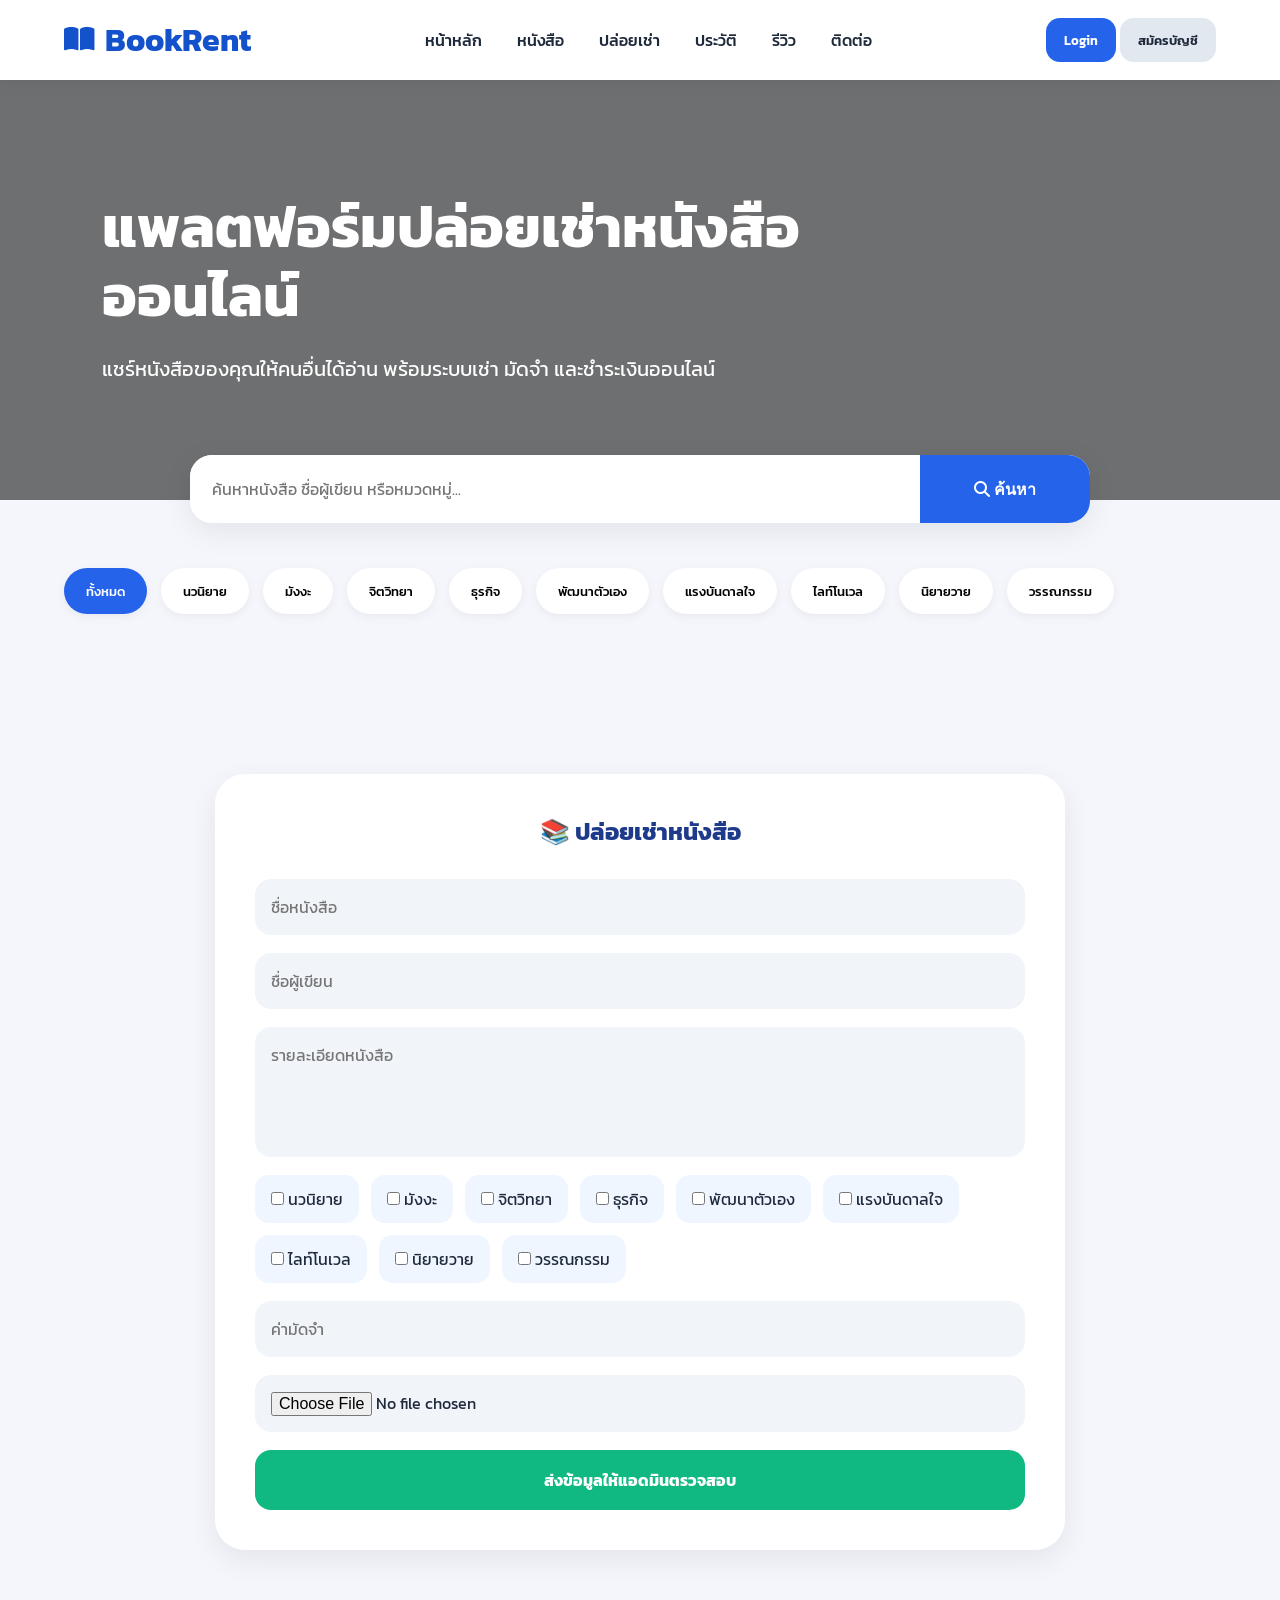
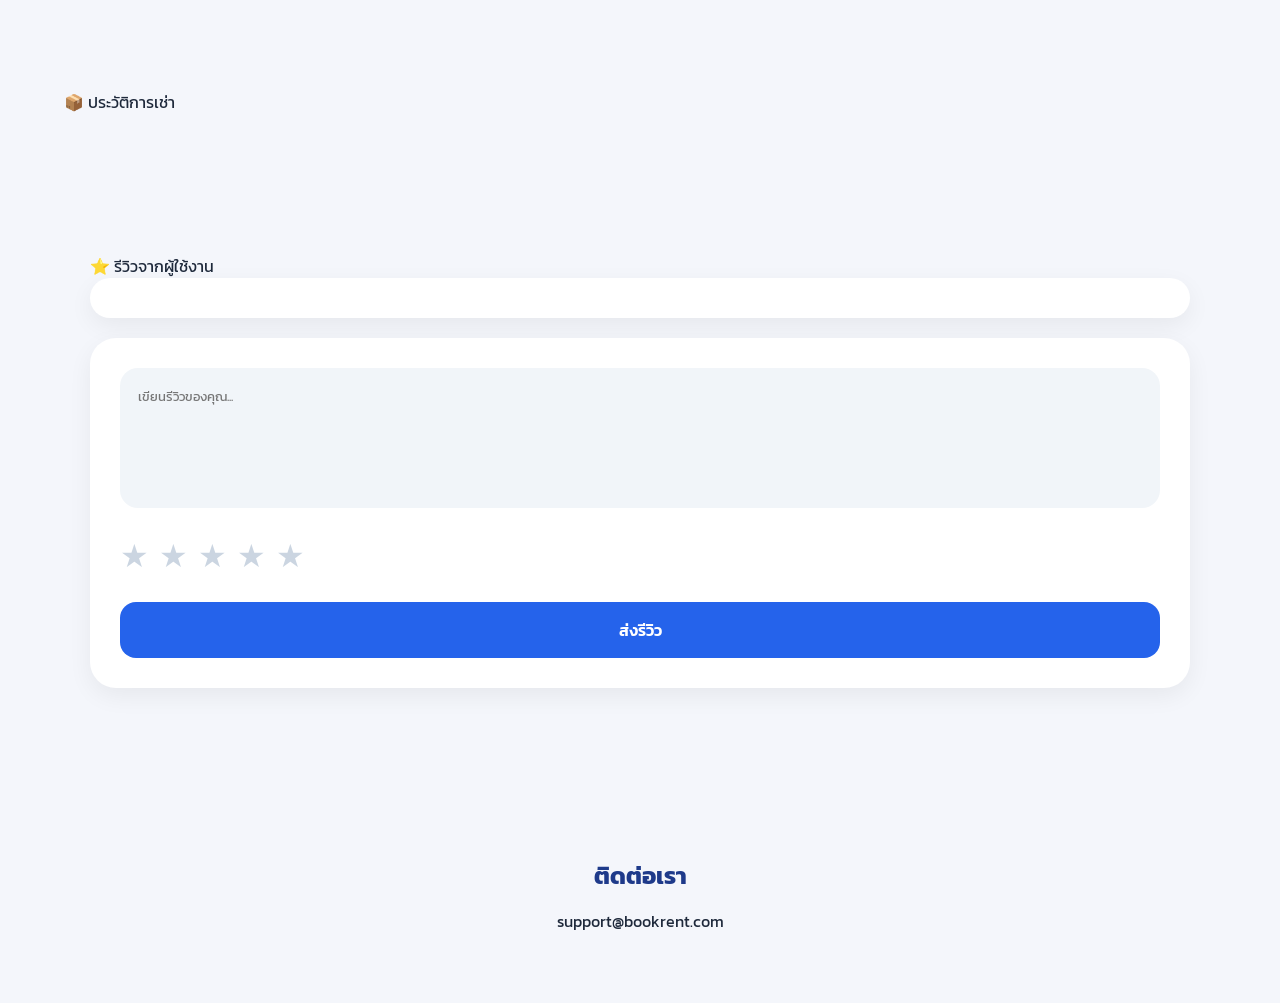
==== admin.html @ e0155599 "Add files via upload" ====
<!DOCTYPE html>
<html lang="th">
<head>
    <meta charset="UTF-8">
    <meta name="viewport" content="width=device-width, initial-scale=1.0">
    <title>Admin Dashboard - BookRentv3</title>
    <link href="https://fonts.googleapis.com/css2?family=Inter:wght@300;400;500;600;700&display=swap" rel="stylesheet">
    <link rel="stylesheet" href="https://cdnjs.cloudflare.com/ajax/libs/font-awesome/6.4.0/css/all.min.css">
    <style>
        :root {
            --primary: #4f46e5;
            --primary-hover: #4338ca;
            --bg-color: #f3f4f6;
            --sidebar-bg: #111827;
            --sidebar-hover: #1f2937;
            --text-main: #1f2937;
            --text-muted: #6b7280;
            --card-bg: #ffffff;
            --border-color: #e5e7eb;
        }

        * {
            margin: 0;
            padding: 0;
            box-sizing: border-box;
            font-family: 'Inter', sans-serif;
        }

        body {
            background-color: var(--bg-color);
            color: var(--text-main);
            display: flex;
            min-height: 100vh;
        }

        /* Sidebar */
        .sidebar {
            width: 260px;
            background-color: var(--sidebar-bg);
            color: white;
            display: flex;
            flex-direction: column;
            transition: all 0.3s ease;
        }

        .sidebar-header {
            padding: 24px;
            font-size: 1.5rem;
            font-weight: 700;
            border-bottom: 1px solid #374151;
            display: flex;
            align-items: center;
            gap: 12px;
        }

        .sidebar-header i {
            color: #818cf8;
        }

        .nav-links {
            list-style: none;
            padding: 20px 0;
            flex: 1;
        }

        .nav-item {
            padding: 0 16px;
            margin-bottom: 8px;
        }

        .nav-link {
            display: flex;
            align-items: center;
            gap: 12px;
            padding: 12px 16px;
            color: #d1d5db;
            text-decoration: none;
            border-radius: 8px;
            transition: all 0.2s ease;
        }

        .nav-link:hover, .nav-link.active {
            background-color: var(--sidebar-hover);
            color: white;
        }
        
        .nav-link.active {
            background-color: var(--primary);
        }

        /* Main Content */
        .main-content {
            flex: 1;
            display: flex;
            flex-direction: column;
            overflow: hidden;
        }

        /* Top Header */
        .header {
            height: 70px;
            background-color: var(--card-bg);
            border-bottom: 1px solid var(--border-color);
            display: flex;
            align-items: center;
            justify-content: space-between;
            padding: 0 32px;
        }

        .search-bar {
            display: flex;
            align-items: center;
            background: var(--bg-color);
            padding: 8px 16px;
            border-radius: 20px;
            width: 300px;
        }

        .search-bar input {
            border: none;
            background: none;
            outline: none;
            margin-left: 8px;
            width: 100%;
            color: var(--text-main);
        }

        .user-profile {
            display: flex;
            align-items: center;
            gap: 12px;
        }

        .avatar {
            width: 40px;
            height: 40px;
            border-radius: 50%;
            background-color: var(--primary);
            color: white;
            display: flex;
            align-items: center;
            justify-content: center;
            font-weight: 600;
        }

        /* Dashboard Content */
        .content-area {
            padding: 32px;
            overflow-y: auto;
        }

        .page-title {
            font-size: 1.75rem;
            font-weight: 700;
            margin-bottom: 24px;
        }

        /* Stats Grid */
        .stats-grid {
            display: grid;
            grid-template-columns: repeat(auto-fit, minmax(240px, 1fr));
            gap: 24px;
            margin-bottom: 32px;
        }

        .stat-card {
            background-color: var(--card-bg);
            padding: 24px;
            border-radius: 12px;
            box-shadow: 0 1px 3px rgba(0,0,0,0.1);
            display: flex;
            align-items: center;
            gap: 20px;
            transition: transform 0.2s ease, box-shadow 0.2s ease;
        }

        .stat-card:hover {
            transform: translateY(-5px);
            box-shadow: 0 4px 6px rgba(0,0,0,0.1);
        }

        .stat-icon {
            width: 56px;
            height: 56px;
            border-radius: 12px;
            display: flex;
            align-items: center;
            justify-content: center;
            font-size: 1.5rem;
        }

        .stat-icon.blue { background-color: #dbeafe; color: #2563eb; }
        .stat-icon.green { background-color: #dcfce7; color: #16a34a; }
        .stat-icon.purple { background-color: #f3e8ff; color: #9333ea; }
        .stat-icon.orange { background-color: #ffedd5; color: #ea580c; }

        .stat-info h3 {
            font-size: 0.875rem;
            color: var(--text-muted);
            margin-bottom: 4px;
            font-weight: 500;
        }

        .stat-info p {
            font-size: 1.5rem;
            font-weight: 700;
            color: var(--text-main);
        }

        /* Table Section */
        .table-section {
            background-color: var(--card-bg);
            border-radius: 12px;
            box-shadow: 0 1px 3px rgba(0,0,0,0.1);
            padding: 24px;
        }

        .section-header {
            display: flex;
            justify-content: space-between;
            align-items: center;
            margin-bottom: 20px;
        }

        .section-title {
            font-size: 1.25rem;
            font-weight: 600;
        }

        .btn {
            background-color: var(--primary);
            color: white;
            border: none;
            padding: 8px 16px;
            border-radius: 6px;
            cursor: pointer;
            font-weight: 500;
            transition: background-color 0.2s;
        }

        .btn:hover {
            background-color: var(--primary-hover);
        }

        table {
            width: 100%;
            border-collapse: collapse;
        }

        th, td {
            padding: 16px;
            text-align: left;
            border-bottom: 1px solid var(--border-color);
        }

        th {
            font-weight: 600;
            color: var(--text-muted);
            text-transform: uppercase;
            font-size: 0.75rem;
            letter-spacing: 0.05em;
        }

        tbody tr {
            transition: background-color 0.15s ease;
        }

        tbody tr:hover {
            background-color: #f9fafb;
        }

        .status {
            padding: 4px 12px;
            border-radius: 9999px;
            font-size: 0.75rem;
            font-weight: 500;
        }

        .status.active { background-color: #dcfce7; color: #16a34a; }
        .status.returned { background-color: #f3f4f6; color: #4b5563; }
        .status.late { background-color: #fee2e2; color: #dc2626; }

        .admin-section { display: none; }
        .admin-section.active { display: block; }

    </style>
</head>
<body>

    <!-- Sidebar -->
    <aside class="sidebar">
        <div class="sidebar-header">
            <i class="fas fa-book-open"></i>
            BookRentv3
        </div>
        <ul class="nav-links">
            <li class="nav-item"><a href="#" class="nav-link active" data-target="dashboard"><i class="fas fa-home"></i> แดชบอร์ด</a></li>
            <li class="nav-item"><a href="#" class="nav-link" data-target="books"><i class="fas fa-book"></i> จัดการหนังสือ</a></li>
            <li class="nav-item"><a href="#" class="nav-link" data-target="users"><i class="fas fa-users"></i> จัดการสมาชิก</a></li>
            <li class="nav-item"><a href="#" class="nav-link" data-target="rentals"><i class="fas fa-exchange-alt"></i> การยืม-คืน</a></li>
            <li class="nav-item"><a href="#" class="nav-link" data-target="reports"><i class="fas fa-chart-bar"></i> รายงานสถิติ</a></li>
        </ul>
        <div style="padding: 20px; border-top: 1px solid #374151;">
            <a href="#" id="adminLogoutBtn" class="nav-link" style="color: #ef4444;"><i class="fas fa-sign-out-alt"></i> ออกจากระบบ</a>
        </div>
    </aside>

    <!-- Main Content -->
    <main class="main-content">
        <!-- Header -->
        <header class="header">
            <div class="search-bar">
                <i class="fas fa-search" style="color: #9ca3af;"></i>
                <input type="text" id="adminSearchInput" placeholder="ค้นหาชื่อหนังสือ, ผู้ปล่อยเช่า, หมวดหมู่...">
            </div>
            <div class="user-profile">
                <span id="adminProfileName" style="font-weight: 500;">Admin User</span>
                <img id="adminProfileAvatar" src="" style="width: 40px; height: 40px; border-radius: 50%; object-fit: cover;">
            </div>
        </header>

        <!-- Content Area -->
        <div class="content-area">
            <h1 class="page-title" id="pageTitle">แดชบอร์ด</h1>

            <!-- Section: Dashboard -->
            <div id="dashboard" class="admin-section active">
                <div class="stats-grid">
                <div class="stat-card">
                    <div class="stat-icon blue">
                        <i class="fas fa-book"></i>
                    </div>
                    <div class="stat-info">
                        <h3>หนังสือทั้งหมดในระบบ</h3>
                        <p id="statTotalBooks">0</p>
                    </div>
                </div>
                <div class="stat-card">
                    <div class="stat-icon green">
                        <i class="fas fa-users"></i>
                    </div>
                    <div class="stat-info">
                        <h3>สมาชิกทั้งหมด</h3>
                        <p id="statTotalUsers">0</p>
                    </div>
                </div>
                <div class="stat-card">
                    <div class="stat-icon purple">
                        <i class="fas fa-history"></i>
                    </div>
                    <div class="stat-info">
                        <h3>รายการยืม-คืน (ประวัติ)</h3>
                        <p id="statTotalHistory">0</p>
                    </div>
                </div>
                <div class="stat-card">
                    <div class="stat-icon orange">
                        <i class="fas fa-clock"></i>
                    </div>
                    <div class="stat-info">
                        <h3>รอตรวจสอบ</h3>
                        <p id="statPendingBooks">0</p>
                    </div>
                </div>
            </div>

            <!-- Table for Dashboard (Latest) -->
            <div class="table-section">
                <div class="section-header">
                    <h2 class="section-title">รายการอัปเดตล่าสุด</h2>
                </div>
                <table>
                    <thead>
                        <tr>
                            <th>รูปภาพ</th>
                            <th>ชื่อหนังสือ</th>
                            <th>ผู้ปล่อยเช่า</th>
                            <th>หมวดหมู่</th>
                            <th>มัดจำ</th>
                            <th>สถานะ</th>
                            <th>จัดการ</th>
                        </tr>
                    </thead>
                    <tbody id="dashboardBookList">
                    </tbody>
                </table>
            </div>
        </div>

        <!-- Section: Books -->
            <div id="books" class="admin-section">
                <div class="table-section">
                <div class="section-header">
                    <h2 class="section-title">จัดการข้อมูลหนังสือ</h2>
                </div>
                <table>
                    <thead>
                        <tr>
                            <th>รูปภาพ</th>
                            <th>ชื่อหนังสือ</th>
                            <th>ผู้ปล่อยเช่า</th>
                            <th>หมวดหมู่</th>
                            <th>มัดจำ</th>
                            <th>สถานะ</th>
                            <th>จัดการ</th>
                        </tr>
                    </thead>
                    <tbody id="adminBookList">
                    </tbody>
                </table>
                </div>
            </div>

            <!-- Section: Users -->
            <div id="users" class="admin-section">
                <div class="table-section">
                    <div class="section-header">
                        <h2 class="section-title">จัดการสมาชิก</h2>
                    </div>
                    <table>
                        <thead>
                            <tr>
                                <th>รูปภาพ</th>
                                <th>ชื่อผู้ใช้</th>
                                <th>สิทธิ์การใช้งาน</th>
                                <th>จัดการ</th>
                            </tr>
                        </thead>
                        <tbody id="adminUserList">
                        </tbody>
                    </table>
                </div>
            </div>

            <!-- Section: Rentals -->
            <div id="rentals" class="admin-section">
                <div class="table-section">
                    <div class="section-header">
                        <h2 class="section-title">ประวัติการยืม-คืน</h2>
                    </div>
                    <table>
                        <thead>
                            <tr>
                                <th>รหัสทำรายการ</th>
                                <th>ชื่อหนังสือ</th>
                                <th>ผู้เช่า</th>
                                <th>มัดจำ</th>
                                <th>สถานะ</th>
                            </tr>
                        </thead>
                        <tbody id="adminHistoryList">
                        </tbody>
                    </table>
                </div>
            </div>

            <!-- Section: Reports -->
            <div id="reports" class="admin-section">
                <div class="table-section">
                    <div class="section-header">
                        <h2 class="section-title">รายงานสถิติ</h2>
                    </div>
                    <div style="display: grid; grid-template-columns: 1fr 1fr; gap: 24px; padding: 20px;">
                        <div style="background: #f8fafc; padding: 20px; border-radius: 16px; border: 1px solid #e2e8f0;">
                            <h3 style="color: #1e3a8a; margin-bottom: 16px;"><i class="fas fa-coins"></i> ยอดเงินมัดจำหมุนเวียน</h3>
                            <p style="font-size: 2.5rem; font-weight: 700; color: #10b981;" id="reportTotalDeposit">0 ฿</p>
                            <p style="margin-top: 10px; color: #64748b; font-size: 0.9rem;">(รวมยอดมัดจำของหนังสือที่กำลังถูกเช่าอยู่ทั้งหมด)</p>
                        </div>
                        <div style="background: #f8fafc; padding: 20px; border-radius: 16px; border: 1px solid #e2e8f0;">
                            <h3 style="color: #1e3a8a; margin-bottom: 16px;"><i class="fas fa-chart-pie"></i> สัดส่วนหนังสือในระบบ</h3>
                            <ul id="reportCategoryList" style="list-style: none; display: flex; flex-direction: column; gap: 10px; color: #475569;">
                            </ul>
                        </div>
                    </div>
                </div>
            </div>

        </div>
    </main>

    <!-- ================= FIREBASE ================= -->
    <script src="https://www.gstatic.com/firebasejs/10.12.0/firebase-app-compat.js"></script>
    <script src="https://www.gstatic.com/firebasejs/10.12.0/firebase-firestore-compat.js"></script>
    <script>
        const firebaseConfig = {
            apiKey: "AIzaSyCq0wj_mgvm9JiiZo95sk_UPrc8eWw3PUc",
            authDomain: "bookrent-9f0b1.firebaseapp.com",
            projectId: "bookrent-9f0b1",
            storageBucket: "bookrent-9f0b1.firebasestorage.app",
            messagingSenderId: "557926377087",
            appId: "1:557926377087:web:0cd313f6c104f7aabc814a"
        };
        firebase.initializeApp(firebaseConfig);
        const db = firebase.firestore();
    </script>

    <script>
        // Check Admin Login
        let currentUser = JSON.parse(localStorage.getItem('bookrent_current_user')) || null;
        if (!currentUser || currentUser.role !== "แอดมิน") {
            alert("คุณไม่มีสิทธิ์เข้าถึงหน้านี้");
            window.location.href = 'index.html';
        }

        // Data
        let books = [];
        let users = [];
        let historyData = [];

        // Firebase Listeners
        db.collection("users").onSnapshot(snapshot => {
            users = snapshot.docs.map(doc => doc.data());
            renderDashboard();
        });

        db.collection("books").onSnapshot(snapshot => {
            books = snapshot.docs.map(doc => doc.data());
            renderDashboard();
        });

        db.collection("history").onSnapshot(snapshot => {
            historyData = snapshot.docs.map(doc => doc.data());
            renderDashboard();
        });

        // Save Function
        function saveBooks() {
            books.forEach(book => {
                db.collection("books").doc(book.id.toString()).set(book);
            });
        }

        function saveUsers() {
            users.forEach(user => {
                db.collection("users").doc(user.username).set(user);
            });
        }

        // Render Dashboard
        function renderDashboard() {
            // Stats
            document.getElementById('statTotalBooks').textContent = books.length;
            document.getElementById('statTotalUsers').textContent = users.length;
            document.getElementById('statTotalHistory').textContent = historyData.length;
            
            const pendingCount = books.filter(b => b.status === 'pending').length;
            document.getElementById('statPendingBooks').textContent = pendingCount;

            // Table
            const tbody = document.getElementById('adminBookList');
            const dashBody = document.getElementById('dashboardBookList');
            tbody.innerHTML = '';
            dashBody.innerHTML = '';

            if (books.length === 0) {
                const emptyRow = '<tr><td colspan="7" style="text-align:center; padding: 20px;">ยังไม่มีหนังสือในระบบ</td></tr>';
                tbody.innerHTML = emptyRow;
                dashBody.innerHTML = emptyRow;
                return;
            }

            let count = 0;
            books.slice().reverse().forEach(book => {
                const tr = document.createElement('tr');
                
                let statusHtml = '';
                let actionHtml = '';

                if (book.status === 'pending') {
                    statusHtml = '<span class="status orange" style="background-color: #ffedd5; color: #ea580c;">รอตรวจสอบ</span>';
                    actionHtml = `
                        <button onclick="approveBook(${book.id})" class="btn" style="background-color: #16a34a; padding: 6px 12px; margin-right: 4px; font-size: 0.75rem;">อนุมัติ</button>
                        <button onclick="rejectBook(${book.id})" class="btn" style="background-color: #dc2626; padding: 6px 12px; font-size: 0.75rem;">ปฏิเสธ</button>
                    `;
                } else if (book.status === 'approved') {
                    statusHtml = '<span class="status active">พร้อมเช่า</span>';
                    actionHtml = `
                        <button onclick="deleteBook(${book.id})" class="btn" style="background-color: #dc2626; padding: 6px 12px; font-size: 0.75rem;">ลบ</button>
                    `;
                } else if (book.status === 'rented') {
                    statusHtml = `<span class="status returned" style="background-color: #fef08a; color: #854d0e;">ถูกเช่าอยู่</span>`;
                    actionHtml = `
                        <button onclick="returnBook(${book.id})" class="btn" style="background-color: #3b82f6; padding: 6px 12px; font-size: 0.75rem;">รับคืน</button>
                    `;
                } else {
                    statusHtml = `<span class="status returned">${book.status}</span>`;
                    actionHtml = '-';
                }

                tr.innerHTML = `
                    <td><img src="${book.image}" style="width: 40px; height: 60px; object-fit: cover; border-radius: 4px;"></td>
                    <td style="font-weight: 500;">${book.title}</td>
                    <td>${book.owner || '-'}</td>
                    <td>${book.category}</td>
                    <td>${book.deposit} ฿</td>
                    <td>${statusHtml}</td>
                    <td>${actionHtml}</td>
                `;
                tbody.appendChild(tr);
                
                if (count < 5) {
                    dashBody.appendChild(tr.cloneNode(true));
                }
                count++;
            });

            // ---------------- Users Table ----------------
            const userBody = document.getElementById('adminUserList');
            if (userBody) {
                userBody.innerHTML = '';
                if (users.length === 0) {
                    userBody.innerHTML = '<tr><td colspan="4" style="text-align:center; padding: 20px;">ไม่มีข้อมูลสมาชิก</td></tr>';
                } else {
                    users.forEach(user => {
                        const tr = document.createElement('tr');
                        const roleStyle = user.role === 'แอดมิน' ? 'background-color: #dbeafe; color: #1e3a8a;' : 'background-color: #f3f4f6; color: #4b5563;';
                        const toggleText = user.role === 'แอดมิน' ? 'ลดสิทธิ์' : 'ตั้งแอดมิน';
                        
                        tr.innerHTML = `
                            <td><img src="${user.avatar || 'https://cdn-icons-png.flaticon.com/512/3135/3135715.png'}" style="width: 40px; height: 40px; border-radius: 50%; object-fit: cover;"></td>
                            <td style="font-weight: 500;">${user.username}</td>
                            <td><span class="status" style="${roleStyle}">${user.role}</span></td>
                            <td>
                                <button onclick="toggleUserRole('${user.username}')" class="btn" style="background-color: #3b82f6; padding: 6px 12px; font-size: 0.75rem; margin-right: 4px;">${toggleText}</button>
                                <button onclick="deleteUser('${user.username}')" class="btn" style="background-color: #dc2626; padding: 6px 12px; font-size: 0.75rem;">ลบ</button>
                            </td>
                        `;
                        userBody.appendChild(tr);
                    });
                }
            }

            // ---------------- History Table ----------------
            const historyBody = document.getElementById('adminHistoryList');
            if (historyBody) {
                historyBody.innerHTML = '';
                if (historyData.length === 0) {
                    historyBody.innerHTML = '<tr><td colspan="5" style="text-align:center; padding: 20px;">ไม่มีประวัติการยืม-คืน</td></tr>';
                } else {
                    historyData.slice().reverse().forEach(historyItem => {
                        const tr = document.createElement('tr');
                        tr.innerHTML = `
                            <td>${historyItem.id}</td>
                            <td style="font-weight: 500;">${historyItem.bookTitle}</td>
                            <td>${historyItem.username || historyItem.renter || '-'}</td>
                            <td>${historyItem.deposit} ฿</td>
                            <td><span class="status returned">${historyItem.status}</span></td>
                        `;
                        historyBody.appendChild(tr);
                    });
                }
            }

            // ---------------- Reports ----------------
            const reportTotalDeposit = document.getElementById('reportTotalDeposit');
            const reportCategoryList = document.getElementById('reportCategoryList');
            if (reportTotalDeposit && reportCategoryList) {
                const totalDeposit = books.filter(b => b.status === 'rented').reduce((sum, b) => sum + Number(b.deposit || 0), 0);
                reportTotalDeposit.textContent = totalDeposit.toLocaleString() + ' ฿';

                const categoryCounts = {};
                books.forEach(b => {
                    categoryCounts[b.category] = (categoryCounts[b.category] || 0) + 1;
                });
                
                reportCategoryList.innerHTML = '';
                if (Object.keys(categoryCounts).length === 0) {
                    reportCategoryList.innerHTML = '<li>ไม่มีข้อมูล</li>';
                } else {
                    Object.keys(categoryCounts).forEach(cat => {
                        const li = document.createElement('li');
                        li.style = "display: flex; justify-content: space-between; border-bottom: 1px dashed #cbd5e1; padding-bottom: 8px;";
                        li.innerHTML = `<span>${cat}</span> <span style="font-weight: 600;">${categoryCounts[cat]} เล่ม</span>`;
                        reportCategoryList.appendChild(li);
                    });
                }
            }
        }

        // Actions
        window.approveBook = function(id) {
            if(confirm("ยืนยันการอนุมัติหนังสือเล่มนี้?")) {
                const book = books.find(b => b.id === id);
                if(book) book.status = 'approved';
                saveBooks();
                renderDashboard();
            }
        };

        window.rejectBook = function(id) {
            if(confirm("ยืนยันการปฏิเสธหนังสือเล่มนี้?")) {
                books = books.filter(b => b.id !== id);
                saveBooks();
                renderDashboard();
            }
        };

        window.deleteBook = function(id) {
            if(confirm("คุณต้องการลบหนังสือเล่มนี้ออกจากระบบใช่หรือไม่?")) {
                books = books.filter(b => b.id !== id);
                saveBooks();
                renderDashboard();
            }
        };

        window.toggleUserRole = function(username) {
            if(username === currentUser.username) {
                alert("ไม่สามารถเปลี่ยนสิทธิ์ของตัวเองได้");
                return;
            }
            if(confirm(`ยืนยันการเปลี่ยนสิทธิ์ของ ${username}?`)) {
                const userIndex = users.findIndex(u => u.username === username);
                if (userIndex !== -1) {
                    users[userIndex].role = users[userIndex].role === 'แอดมิน' ? 'สมาชิก' : 'แอดมิน';
                    saveUsers();
                    renderDashboard();
                }
            }
        };

        window.deleteUser = function(username) {
            if(username === currentUser.username) {
                alert("ไม่สามารถลบตัวเองได้");
                return;
            }
            if(confirm(`ยืนยันการลบผู้ใช้ ${username} ออกจากระบบถาวร?`)) {
                users = users.filter(u => u.username !== username);
                saveUsers();
                renderDashboard();
            }
        };

        // Menu Navigation
        const navLinks = document.querySelectorAll('.nav-link[data-target]');
        const adminSections = document.querySelectorAll('.admin-section');
        const pageTitle = document.getElementById('pageTitle');

        navLinks.forEach(link => {
            link.addEventListener('click', function(e) {
                e.preventDefault();
                
                // Update active class
                navLinks.forEach(l => l.classList.remove('active'));
                this.classList.add('active');
                
                // Show target section
                const targetId = this.getAttribute('data-target');
                adminSections.forEach(sec => sec.classList.remove('active'));
                document.getElementById(targetId).classList.add('active');
                
                // Update Title
                pageTitle.textContent = this.textContent.trim();
            });
        });

        window.returnBook = function(id) {
            if(confirm("ยืนยันการรับคืนหนังสือเล่มนี้ (สถานะจะกลับเป็นพร้อมเช่า)?")) {
                const book = books.find(b => b.id === id);
                if(book) book.status = 'approved';
                saveBooks();
                renderDashboard();
            }
        };

        // Search Functionality
        document.getElementById('adminSearchInput').addEventListener('keyup', function(e) {
            const keyword = e.target.value.toLowerCase();
            const trs = document.getElementById('adminBookList').querySelectorAll('tr');
            trs.forEach(tr => {
                if (tr.cells.length > 1) {
                    const text = tr.innerText.toLowerCase();
                    if (text.includes(keyword)) {
                        tr.style.display = '';
                    } else {
                        tr.style.display = 'none';
                    }
                }
            });
        });

        // Logout
        document.getElementById('adminLogoutBtn').addEventListener('click', function(e) {
            e.preventDefault();
            localStorage.setItem('bookrent_current_user', JSON.stringify(null));
            alert('ออกจากระบบแอดมินเรียบร้อยแล้ว');
            window.location.href = 'index.html';
        });

        // Initialize
        if (currentUser) {
            document.getElementById('adminProfileName').textContent = currentUser.username;
            document.getElementById('adminProfileAvatar').src = currentUser.avatar || "https://cdn-icons-png.flaticon.com/512/3135/3135715.png";
        }
        renderDashboard();
    </script>
</body>
</html>
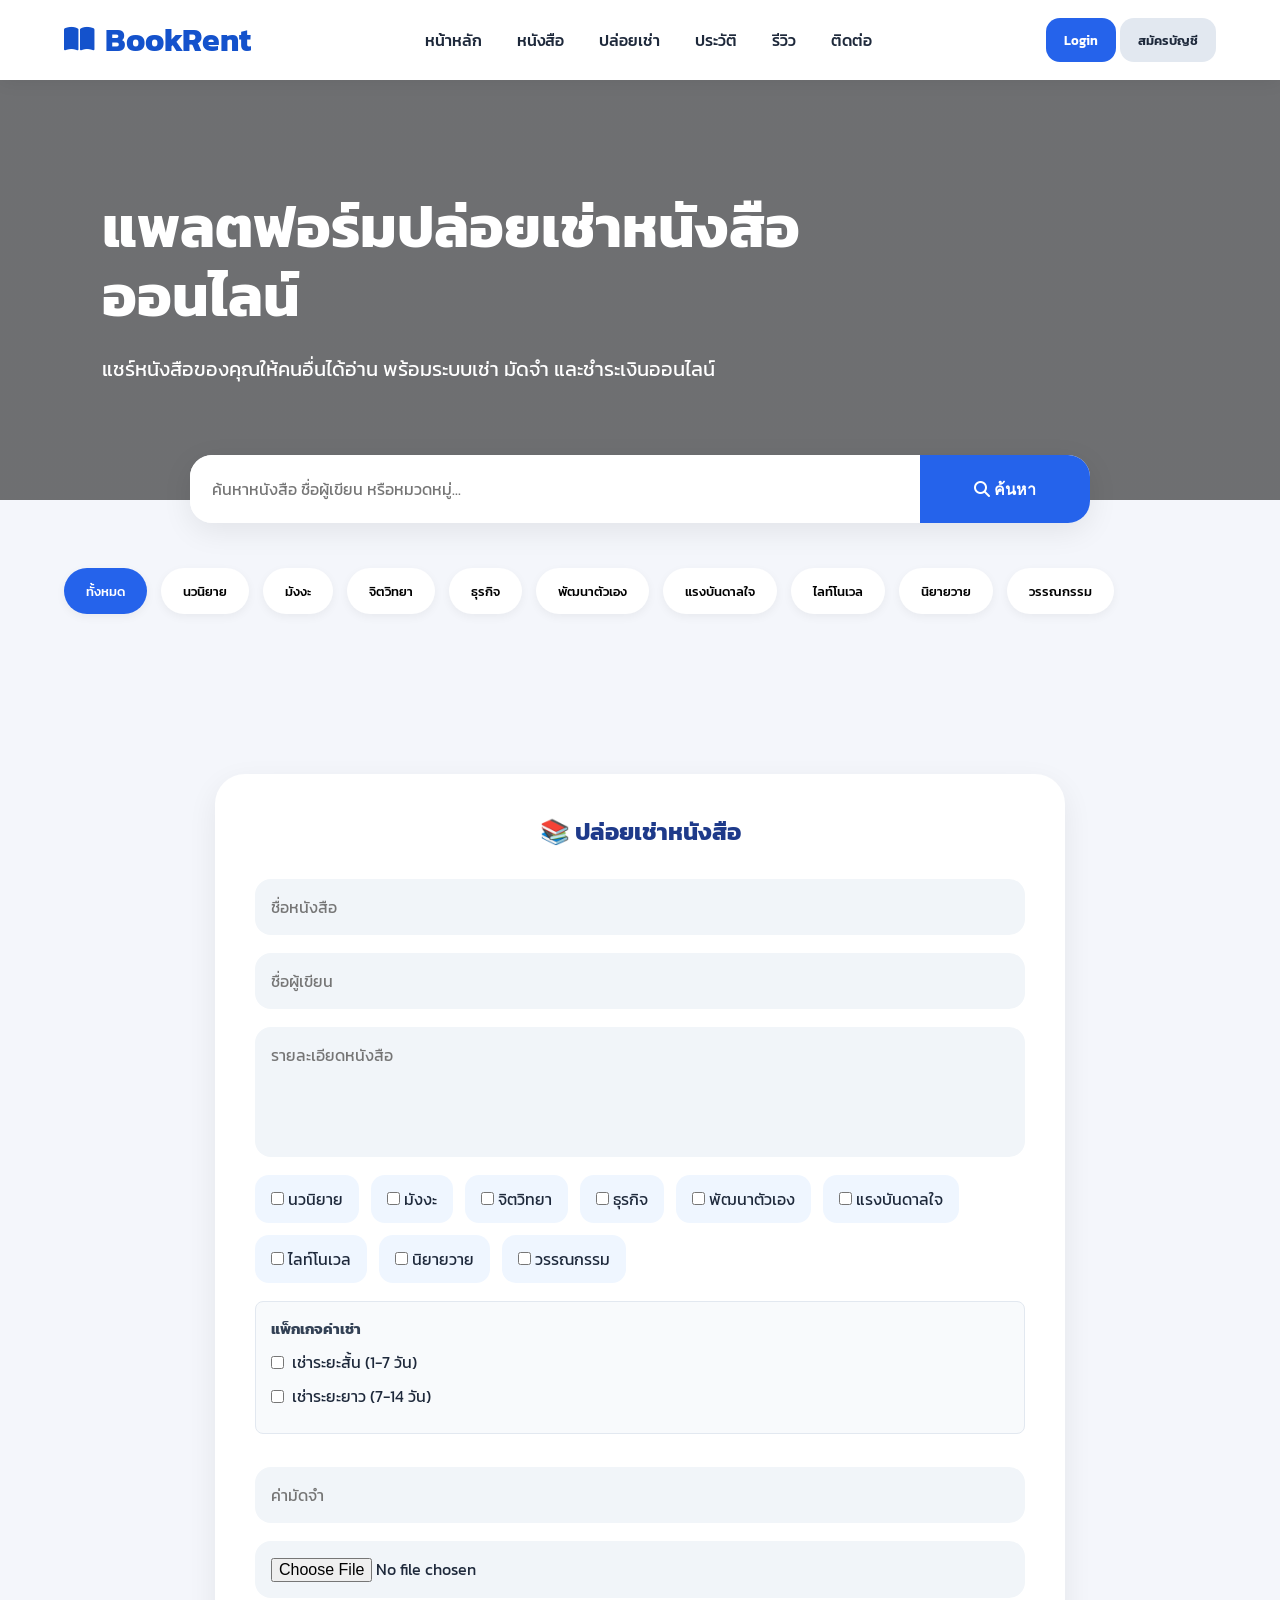
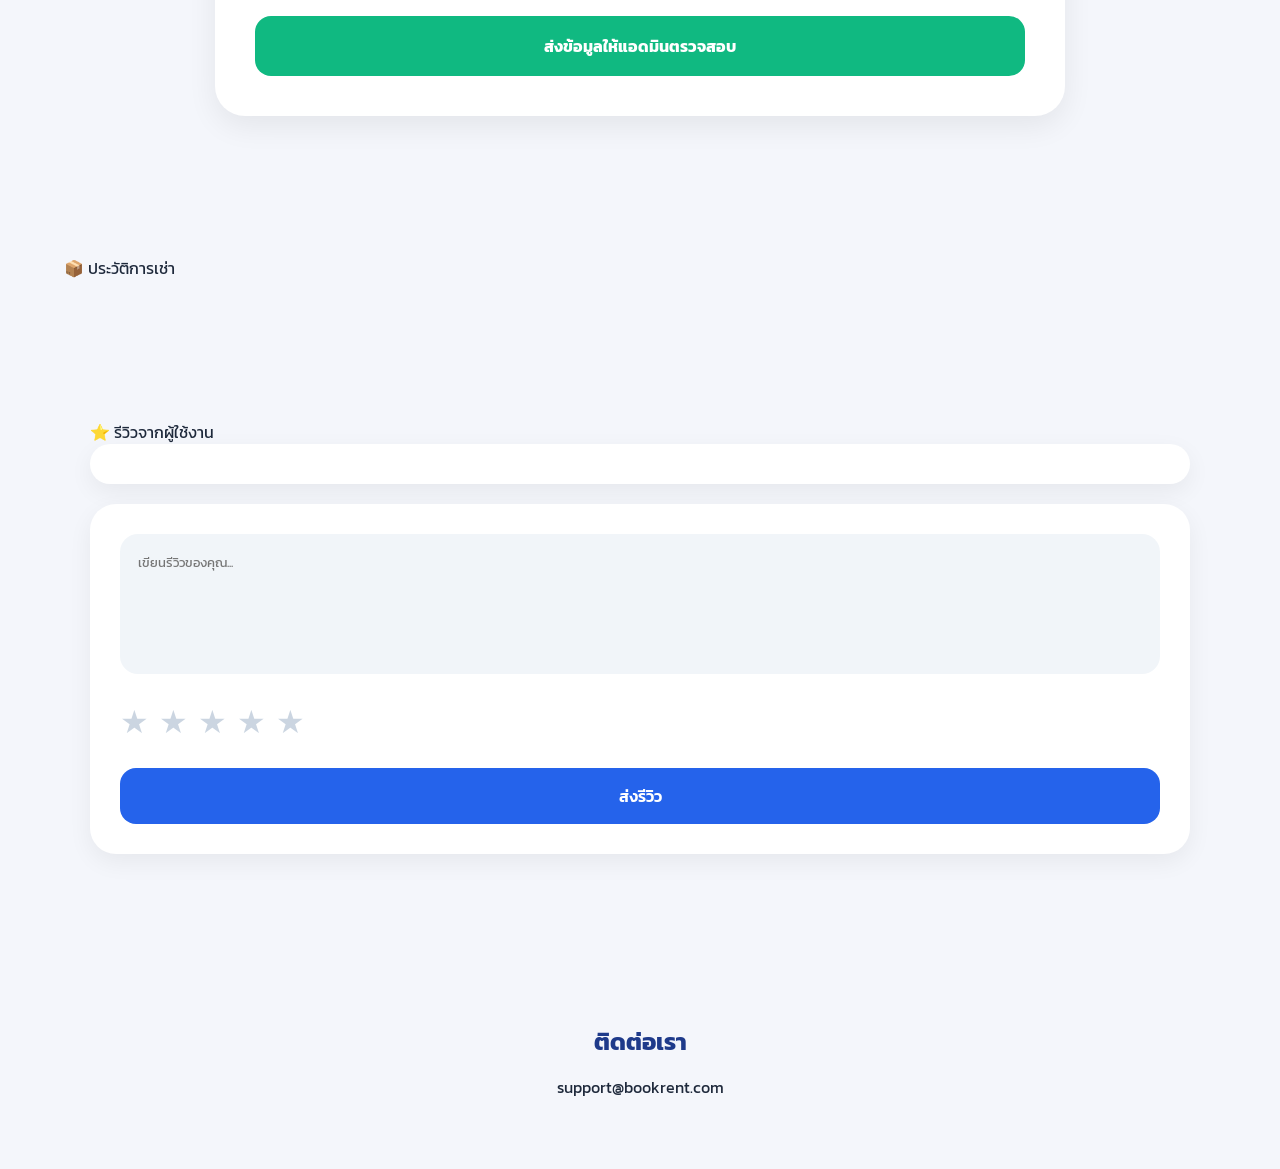
==== commit 1ef01a1c: "Add files via upload" ====
--- a/admin.html
+++ b/admin.html
@@ -298,6 +298,7 @@
             <li class="nav-item"><a href="#" class="nav-link" data-target="books"><i class="fas fa-book"></i> จัดการหนังสือ</a></li>
             <li class="nav-item"><a href="#" class="nav-link" data-target="users"><i class="fas fa-users"></i> จัดการสมาชิก</a></li>
             <li class="nav-item"><a href="#" class="nav-link" data-target="rentals"><i class="fas fa-exchange-alt"></i> การยืม-คืน</a></li>
+            <li class="nav-item"><a href="#" class="nav-link" data-target="withdrawals"><i class="fas fa-money-bill-wave"></i> รายการถอนเงิน</a></li>
             <li class="nav-item"><a href="#" class="nav-link" data-target="reports"><i class="fas fa-chart-bar"></i> รายงานสถิติ</a></li>
         </ul>
         <div style="padding: 20px; border-top: 1px solid #374151;">
@@ -454,6 +455,29 @@
                 </div>
             </div>
 
+            <!-- Section: Withdrawals -->
+            <div id="withdrawals" class="admin-section">
+                <div class="table-section">
+                    <div class="section-header">
+                        <h2 class="section-title">รายการแจ้งถอนเงินมัดจำ</h2>
+                    </div>
+                    <table>
+                        <thead>
+                            <tr>
+                                <th>รหัสคำขอ</th>
+                                <th>ผู้ใช้งาน</th>
+                                <th>ยอดเงิน (บาท)</th>
+                                <th>บัญชีธนาคาร</th>
+                                <th>สถานะ</th>
+                                <th>จัดการ</th>
+                            </tr>
+                        </thead>
+                        <tbody id="adminWithdrawalList">
+                        </tbody>
+                    </table>
+                </div>
+            </div>
+
             <!-- Section: Reports -->
             <div id="reports" class="admin-section">
                 <div class="table-section">
@@ -506,6 +530,7 @@
         let books = [];
         let users = [];
         let historyData = [];
+        let withdrawalsData = [];
 
         // Firebase Listeners
         db.collection("users").onSnapshot(snapshot => {
@@ -520,6 +545,11 @@
 
         db.collection("history").onSnapshot(snapshot => {
             historyData = snapshot.docs.map(doc => doc.data());
+            renderDashboard();
+        });
+        
+        db.collection("withdrawals").onSnapshot(snapshot => {
+            withdrawalsData = snapshot.docs.map(doc => doc.data());
             renderDashboard();
         });
 
@@ -578,10 +608,18 @@
                         <button onclick="deleteBook(${book.id})" class="btn" style="background-color: #dc2626; padding: 6px 12px; font-size: 0.75rem;">ลบ</button>
                     `;
                 } else if (book.status === 'rented') {
-                    statusHtml = `<span class="status returned" style="background-color: #fef08a; color: #854d0e;">ถูกเช่าอยู่</span>`;
-                    actionHtml = `
-                        <button onclick="returnBook(${book.id})" class="btn" style="background-color: #3b82f6; padding: 6px 12px; font-size: 0.75rem;">รับคืน</button>
-                    `;
+                    const pendingReturn = historyData.find(h => h.bookTitle === book.title && h.status === 'รอรับคืน');
+                    if (pendingReturn) {
+                        statusHtml = `<span class="status" style="background-color: #ffedd5; color: #ea580c;">รอแอดมินรับคืน</span>`;
+                        actionHtml = `
+                            <button onclick="returnBook(${book.id})" class="btn" style="background-color: #16a34a; padding: 6px 12px; font-size: 0.75rem;">ยืนยันรับคืน</button>
+                        `;
+                    } else {
+                        statusHtml = `<span class="status returned" style="background-color: #fef08a; color: #854d0e;">ถูกเช่าอยู่</span>`;
+                        actionHtml = `
+                            <button onclick="returnBook(${book.id})" class="btn" style="background-color: #3b82f6; padding: 6px 12px; font-size: 0.75rem;">รับคืน (บังคับ)</button>
+                        `;
+                    }
                 } else {
                     statusHtml = `<span class="status returned">${book.status}</span>`;
                     actionHtml = '-';
@@ -651,6 +689,48 @@
                 }
             }
 
+            // ---------------- Withdrawal Table ----------------
+            const withdrawalBody = document.getElementById('adminWithdrawalList');
+            if (withdrawalBody) {
+                withdrawalBody.innerHTML = '';
+                if (withdrawalsData.length === 0) {
+                    withdrawalBody.innerHTML = '<tr><td colspan="6" style="text-align:center; padding: 20px;">ไม่มีคำขอถอนเงิน</td></tr>';
+                } else {
+                    withdrawalsData.slice().sort((a,b) => b.id - a.id).forEach(wItem => {
+                        const tr = document.createElement('tr');
+                        
+                        let statusHtml = '';
+                        let actionHtml = '-';
+
+                        if (wItem.status === 'รอโอนเงิน') {
+                            statusHtml = '<span class="status orange" style="background-color: #ffedd5; color: #ea580c;">รอโอนเงิน</span>';
+                            actionHtml = `
+                                <button onclick="approveWithdrawal(${wItem.id})" class="btn" style="background-color: #16a34a; padding: 6px 12px; margin-right: 4px; font-size: 0.75rem;">โอนเงินแล้ว</button>
+                                <button onclick="rejectWithdrawal(${wItem.id})" class="btn" style="background-color: #dc2626; padding: 6px 12px; font-size: 0.75rem;">ปฏิเสธ</button>
+                            `;
+                        } else if (wItem.status === 'โอนสำเร็จ') {
+                            statusHtml = '<span class="status active">โอนสำเร็จ</span>';
+                        } else if (wItem.status === 'ปฏิเสธ') {
+                            statusHtml = '<span class="status late">ปฏิเสธ</span>';
+                        }
+                        
+                        tr.innerHTML = `
+                            <td>${wItem.id}</td>
+                            <td style="font-weight: 500;">${wItem.username}</td>
+                            <td style="color: #ef4444; font-weight: 600;">${wItem.amount} ฿</td>
+                            <td>
+                                <div>${wItem.bank}</div>
+                                <div style="font-size: 0.8rem; color: #64748b;">${wItem.accountNo}</div>
+                                <div style="font-size: 0.8rem; color: #64748b;">${wItem.accountName}</div>
+                            </td>
+                            <td>${statusHtml}</td>
+                            <td>${actionHtml}</td>
+                        `;
+                        withdrawalBody.appendChild(tr);
+                    });
+                }
+            }
+            
             // ---------------- Reports ----------------
             const reportTotalDeposit = document.getElementById('reportTotalDeposit');
             const reportCategoryList = document.getElementById('reportCategoryList');
@@ -681,25 +761,22 @@
         window.approveBook = function(id) {
             if(confirm("ยืนยันการอนุมัติหนังสือเล่มนี้?")) {
                 const book = books.find(b => b.id === id);
-                if(book) book.status = 'approved';
-                saveBooks();
-                renderDashboard();
+                if(book) {
+                    book.status = 'approved';
+                    db.collection("books").doc(book.id.toString()).set(book);
+                }
             }
         };
 
         window.rejectBook = function(id) {
             if(confirm("ยืนยันการปฏิเสธหนังสือเล่มนี้?")) {
-                books = books.filter(b => b.id !== id);
-                saveBooks();
-                renderDashboard();
+                db.collection("books").doc(id.toString()).delete();
             }
         };
 
         window.deleteBook = function(id) {
             if(confirm("คุณต้องการลบหนังสือเล่มนี้ออกจากระบบใช่หรือไม่?")) {
-                books = books.filter(b => b.id !== id);
-                saveBooks();
-                renderDashboard();
+                db.collection("books").doc(id.toString()).delete();
             }
         };
 
@@ -712,8 +789,7 @@
                 const userIndex = users.findIndex(u => u.username === username);
                 if (userIndex !== -1) {
                     users[userIndex].role = users[userIndex].role === 'แอดมิน' ? 'สมาชิก' : 'แอดมิน';
-                    saveUsers();
-                    renderDashboard();
+                    db.collection("users").doc(username).set(users[userIndex]);
                 }
             }
         };
@@ -724,9 +800,33 @@
                 return;
             }
             if(confirm(`ยืนยันการลบผู้ใช้ ${username} ออกจากระบบถาวร?`)) {
-                users = users.filter(u => u.username !== username);
-                saveUsers();
-                renderDashboard();
+                db.collection("users").doc(username).delete();
+            }
+        };
+
+        window.approveWithdrawal = function(id) {
+            if (confirm("คุณได้ทำการโอนเงินให้กับผู้ใช้งานเรียบร้อยแล้วใช่หรือไม่?")) {
+                const wItem = withdrawalsData.find(w => w.id === id);
+                if (wItem) {
+                    wItem.status = "โอนสำเร็จ";
+                    db.collection("withdrawals").doc(wItem.id.toString()).set(wItem);
+                }
+            }
+        };
+
+        window.rejectWithdrawal = function(id) {
+            if (confirm("ยืนยันการปฏิเสธคำขอถอนเงิน? ยอดเงินจะถูกคืนกลับเข้าเครดิตมัดจำของผู้ใช้")) {
+                const wItem = withdrawalsData.find(w => w.id === id);
+                if (wItem) {
+                    wItem.status = "ปฏิเสธ";
+                    db.collection("withdrawals").doc(wItem.id.toString()).set(wItem);
+                    
+                    const userIndex = users.findIndex(u => u.username === wItem.username);
+                    if (userIndex !== -1) {
+                        users[userIndex].depositCredit = (Number(users[userIndex].depositCredit) || 0) + Number(wItem.amount);
+                        db.collection("users").doc(users[userIndex].username).set(users[userIndex]);
+                    }
+                }
             }
         };
 
@@ -754,10 +854,24 @@
         });
 
         window.returnBook = function(id) {
-            if(confirm("ยืนยันการรับคืนหนังสือเล่มนี้ (สถานะจะกลับเป็นพร้อมเช่า)?")) {
+            if(confirm("ยืนยันการรับคืนหนังสือเล่มนี้ (สถานะจะกลับเป็นพร้อมเช่า และเครดิตมัดจำจะถูกคืนให้ผู้เช่า)?")) {
                 const book = books.find(b => b.id === id);
-                if(book) book.status = 'approved';
-                saveBooks();
+                if(book) {
+                    book.status = 'approved';
+                    
+                    const hItem = historyData.find(h => h.bookTitle === book.title && (h.status === "ชำระเงินแล้ว" || h.status === "รอรับคืน"));
+                    if (hItem) {
+                        hItem.status = "คืนแล้ว";
+                        db.collection("history").doc(hItem.id.toString()).set(hItem);
+                        
+                        const userIndex = users.findIndex(u => u.username === hItem.username);
+                        if (userIndex !== -1) {
+                            users[userIndex].depositCredit = (Number(users[userIndex].depositCredit) || 0) + Number(hItem.deposit);
+                            db.collection("users").doc(users[userIndex].username).set(users[userIndex]);
+                        }
+                    }
+                    saveBooks();
+                }
                 renderDashboard();
             }
         };
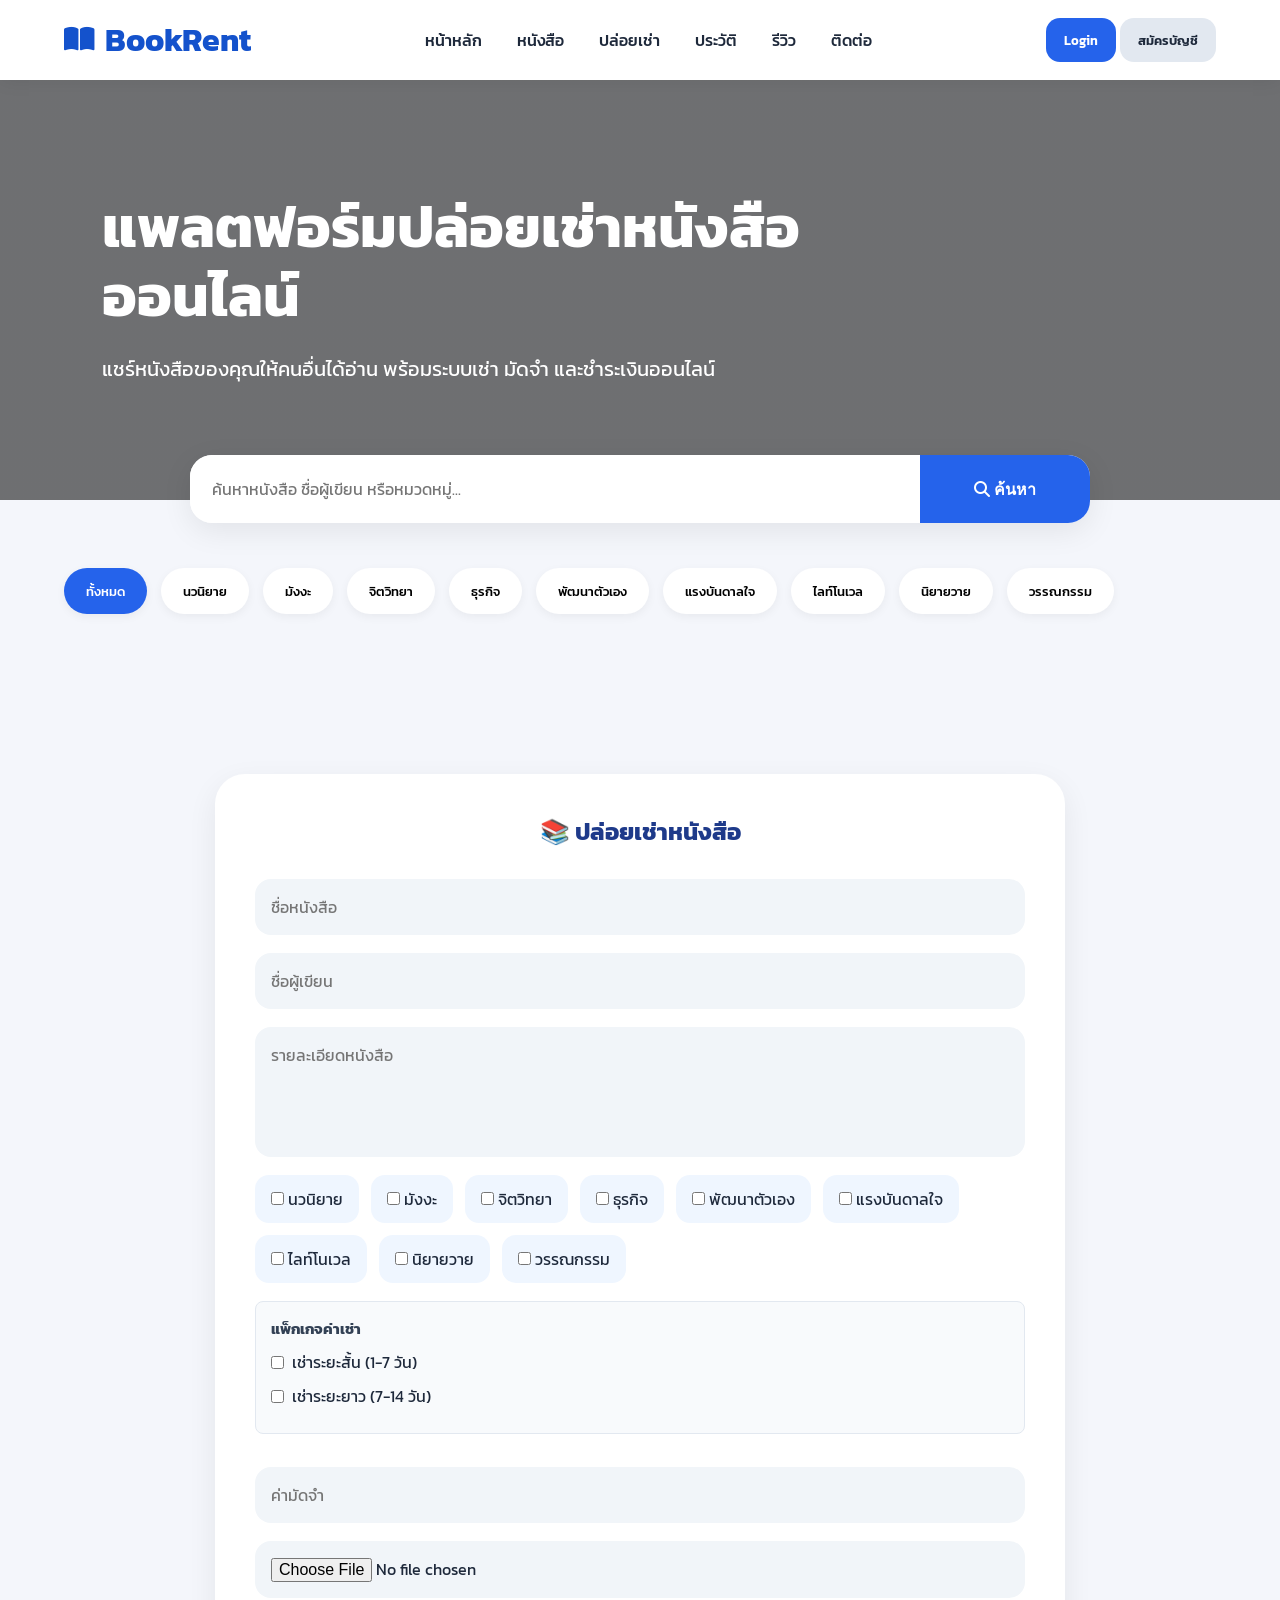
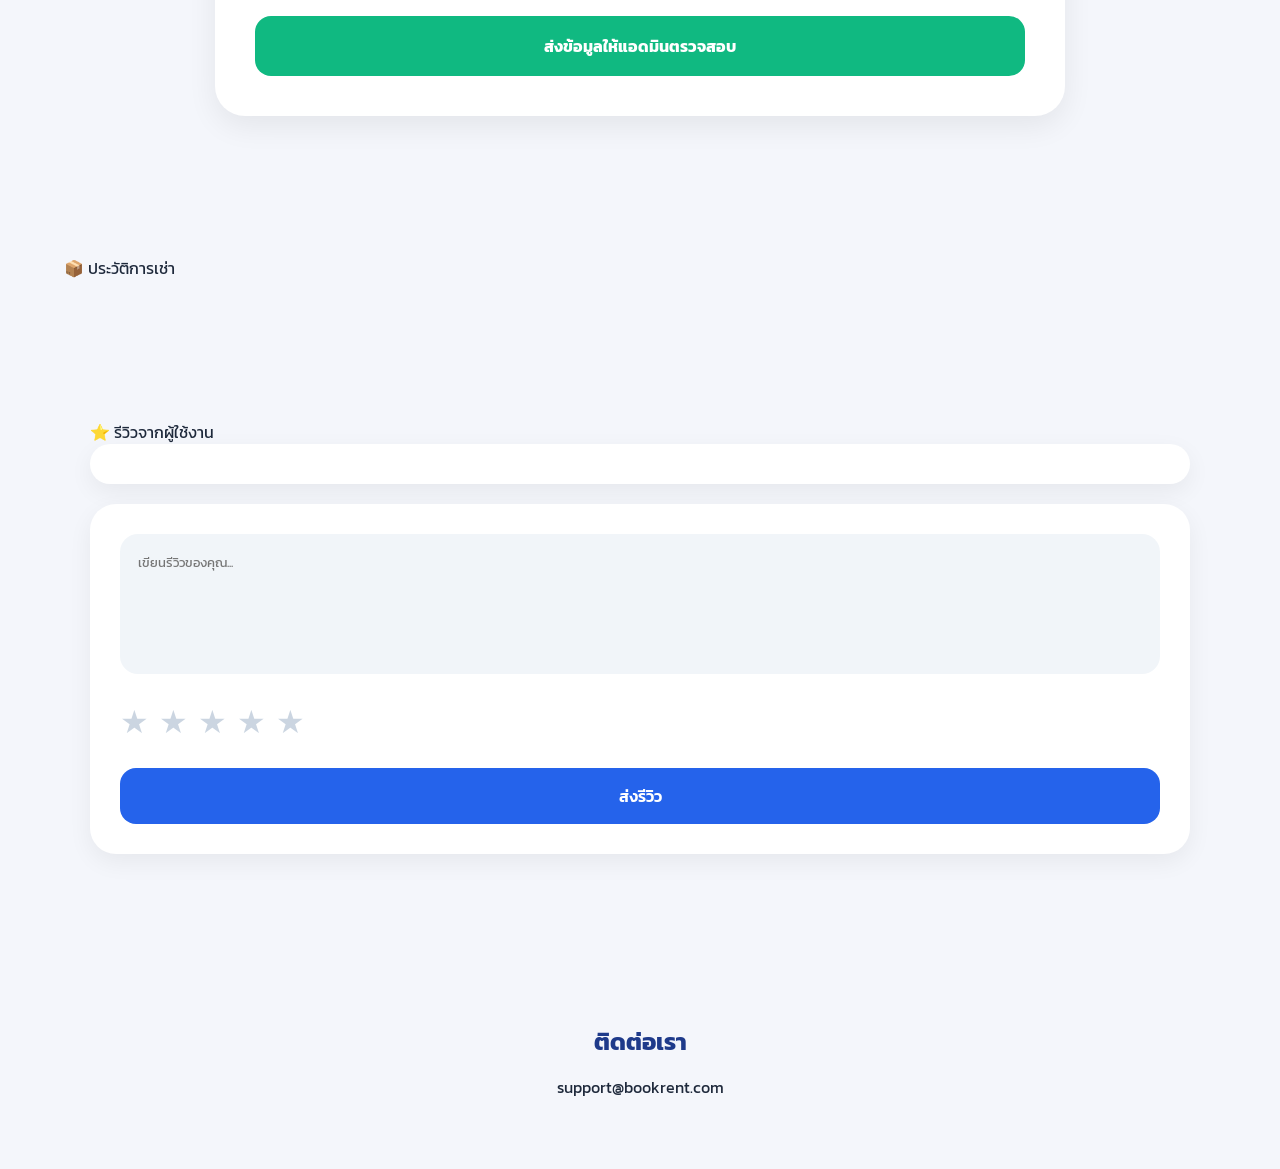
==== commit 39d09403: "Add files via upload" ====
--- a/admin.html
+++ b/admin.html
@@ -283,6 +283,21 @@
         .admin-section { display: none; }
         .admin-section.active { display: block; }
 
+        /* Responsive */
+        @media (max-width: 768px) {
+            body { flex-direction: column; }
+            .sidebar { width: 100%; }
+            .nav-links { display: flex; overflow-x: auto; padding: 10px; gap: 8px; }
+            .nav-item { margin-bottom: 0; }
+            .nav-link { padding: 8px 12px; font-size: 0.85rem; white-space: nowrap; }
+            .header { flex-direction: column; height: auto; padding: 16px; gap: 12px; }
+            .search-bar { width: 100%; }
+            .content-area { padding: 16px; }
+            .stats-grid { grid-template-columns: 1fr; }
+            .table-section { padding: 16px; overflow-x: auto; }
+            table { min-width: 600px; }
+        }
+
     </style>
 </head>
 <body>
@@ -391,8 +406,9 @@
         <!-- Section: Books -->
             <div id="books" class="admin-section">
                 <div class="table-section">
-                <div class="section-header">
-                    <h2 class="section-title">จัดการข้อมูลหนังสือ</h2>
+                <div class="section-header" style="display: flex; justify-content: space-between; align-items: center;">
+                    <h2 class="section-title" style="margin-bottom: 0;">จัดการข้อมูลหนังสือ</h2>
+                    <button onclick="openAdminBookModal()" class="btn" style="background-color: #3b82f6; padding: 8px 16px; font-weight: 500;"><i class="fas fa-plus"></i> เพิ่มหนังสือใหม่</button>
                 </div>
                 <table>
                     <thead>
@@ -415,8 +431,9 @@
             <!-- Section: Users -->
             <div id="users" class="admin-section">
                 <div class="table-section">
-                    <div class="section-header">
-                        <h2 class="section-title">จัดการสมาชิก</h2>
+                    <div class="section-header" style="display: flex; justify-content: space-between; align-items: center;">
+                        <h2 class="section-title" style="margin-bottom: 0;">จัดการสมาชิก</h2>
+                        <button onclick="openAdminUserModal()" class="btn" style="background-color: #3b82f6; padding: 8px 16px; font-weight: 500;"><i class="fas fa-user-plus"></i> เพิ่มสมาชิกใหม่</button>
                     </div>
                     <table>
                         <thead>
@@ -447,6 +464,7 @@
                                 <th>ผู้เช่า</th>
                                 <th>มัดจำ</th>
                                 <th>สถานะ</th>
+                                <th>จัดการ</th>
                             </tr>
                         </thead>
                         <tbody id="adminHistoryList">
@@ -502,6 +520,100 @@
         </div>
     </main>
 
+    <!-- Admin Book Modal -->
+    <div id="adminBookModal" class="modal hidden" style="position: fixed; top: 0; left: 0; width: 100%; height: 100%; background: rgba(0,0,0,0.5); z-index: 1000; display: none; align-items: center; justify-content: center;">
+        <div class="modal-box" style="background: white; padding: 30px; border-radius: 16px; width: 90%; max-width: 500px; position: relative; max-height: 90vh; overflow-y: auto;">
+            <span onclick="document.getElementById('adminBookModal').style.display='none'" style="position: absolute; right: 20px; top: 20px; font-size: 1.5rem; cursor: pointer; color: #64748b;">&times;</span>
+            <h2 id="abModalTitle" style="color: #1e3a8a; margin-bottom: 20px;">เพิ่มหนังสือใหม่</h2>
+            <form id="adminBookForm">
+                <input type="hidden" id="abId">
+                <div style="margin-bottom: 15px;">
+                    <label style="display: block; margin-bottom: 5px; font-weight: 500;">ชื่อหนังสือ <span style="color:red;">*</span></label>
+                    <input type="text" id="abTitle" required style="width: 100%; padding: 10px; border: 1px solid #cbd5e1; border-radius: 8px;">
+                </div>
+                <div style="margin-bottom: 15px;">
+                    <label style="display: block; margin-bottom: 5px; font-weight: 500;">ผู้ปล่อยเช่า (Username) <span style="color:red;">*</span></label>
+                    <input type="text" id="abOwner" required style="width: 100%; padding: 10px; border: 1px solid #cbd5e1; border-radius: 8px;">
+                </div>
+                <div style="margin-bottom: 15px;">
+                    <label style="display: block; margin-bottom: 5px; font-weight: 500;">หมวดหมู่</label>
+                    <select id="abCategory" style="width: 100%; padding: 10px; border: 1px solid #cbd5e1; border-radius: 8px;">
+                        <option value="นิยาย">นิยาย</option>
+                        <option value="การ์ตูน">การ์ตูน</option>
+                        <option value="ความรู้">ความรู้</option>
+                        <option value="ธุรกิจ">ธุรกิจ</option>
+                        <option value="จิตวิทยา">จิตวิทยา</option>
+                        <option value="อื่นๆ">อื่นๆ</option>
+                    </select>
+                </div>
+                <div style="display: flex; gap: 15px; margin-bottom: 15px;">
+                    <div style="flex: 1;">
+                        <label style="display: block; margin-bottom: 5px; font-weight: 500;">ค่ามัดจำ (฿) <span style="color:red;">*</span></label>
+                        <input type="number" id="abDeposit" required min="0" style="width: 100%; padding: 10px; border: 1px solid #cbd5e1; border-radius: 8px;">
+                    </div>
+                </div>
+                <div style="display: flex; gap: 15px; margin-bottom: 15px;">
+                    <div style="flex: 1;">
+                        <label style="display: block; margin-bottom: 5px; font-weight: 500;">ราคาเช่า 1-7 วัน (฿)</label>
+                        <input type="number" id="abPrice7" min="0" style="width: 100%; padding: 10px; border: 1px solid #cbd5e1; border-radius: 8px;">
+                    </div>
+                    <div style="flex: 1;">
+                        <label style="display: block; margin-bottom: 5px; font-weight: 500;">ราคาเช่า 7-14 วัน (฿)</label>
+                        <input type="number" id="abPrice14" min="0" style="width: 100%; padding: 10px; border: 1px solid #cbd5e1; border-radius: 8px;">
+                    </div>
+                </div>
+                <div style="margin-bottom: 15px;">
+                    <label style="display: block; margin-bottom: 5px; font-weight: 500;">URL รูปภาพหน้าปก</label>
+                    <input type="url" id="abImage" placeholder="https://..." style="width: 100%; padding: 10px; border: 1px solid #cbd5e1; border-radius: 8px;">
+                </div>
+                <div style="margin-bottom: 20px;">
+                    <label style="display: block; margin-bottom: 5px; font-weight: 500;">สถานะหนังสือ</label>
+                    <select id="abStatus" style="width: 100%; padding: 10px; border: 1px solid #cbd5e1; border-radius: 8px;">
+                        <option value="approved">พร้อมเช่า (approved)</option>
+                        <option value="pending">รอตรวจสอบ (pending)</option>
+                        <option value="rented">ถูกเช่าอยู่ (rented)</option>
+                    </select>
+                </div>
+                <button type="submit" style="width: 100%; background: #2563eb; color: white; border: none; padding: 12px; border-radius: 8px; font-weight: 600; cursor: pointer; font-size: 1rem;">บันทึกข้อมูล</button>
+            </form>
+        </div>
+    </div>
+
+    <!-- Admin User Modal -->
+    <div id="adminUserModal" class="modal hidden" style="position: fixed; top: 0; left: 0; width: 100%; height: 100%; background: rgba(0,0,0,0.5); z-index: 1000; display: none; align-items: center; justify-content: center;">
+        <div class="modal-box" style="background: white; padding: 30px; border-radius: 16px; width: 90%; max-width: 500px; position: relative; max-height: 90vh; overflow-y: auto;">
+            <span onclick="document.getElementById('adminUserModal').style.display='none'" style="position: absolute; right: 20px; top: 20px; font-size: 1.5rem; cursor: pointer; color: #64748b;">&times;</span>
+            <h2 id="auModalTitle" style="color: #1e3a8a; margin-bottom: 20px;">เพิ่มสมาชิกใหม่</h2>
+            <form id="adminUserForm">
+                <input type="hidden" id="auIsEdit" value="false">
+                <div style="margin-bottom: 15px;">
+                    <label style="display: block; margin-bottom: 5px; font-weight: 500;">ชื่อผู้ใช้ (Username) <span style="color:red;">*</span></label>
+                    <input type="text" id="auUsername" required style="width: 100%; padding: 10px; border: 1px solid #cbd5e1; border-radius: 8px;">
+                </div>
+                <div style="margin-bottom: 15px;">
+                    <label style="display: block; margin-bottom: 5px; font-weight: 500;">รหัสผ่าน (Password) <span style="color:red;">*</span></label>
+                    <input type="text" id="auPassword" required style="width: 100%; padding: 10px; border: 1px solid #cbd5e1; border-radius: 8px;">
+                </div>
+                <div style="margin-bottom: 15px;">
+                    <label style="display: block; margin-bottom: 5px; font-weight: 500;">เบอร์โทรศัพท์ <span style="color:red;">*</span></label>
+                    <input type="tel" id="auPhone" required style="width: 100%; padding: 10px; border: 1px solid #cbd5e1; border-radius: 8px;">
+                </div>
+                <div style="margin-bottom: 15px;">
+                    <label style="display: block; margin-bottom: 5px; font-weight: 500;">เครดิตมัดจำ (Deposit Credit)</label>
+                    <input type="number" id="auDeposit" min="0" value="0" style="width: 100%; padding: 10px; border: 1px solid #cbd5e1; border-radius: 8px;">
+                </div>
+                <div style="margin-bottom: 20px;">
+                    <label style="display: block; margin-bottom: 5px; font-weight: 500;">สิทธิ์การใช้งาน (Role)</label>
+                    <select id="auRole" style="width: 100%; padding: 10px; border: 1px solid #cbd5e1; border-radius: 8px;">
+                        <option value="ผู้ใช้งาน">ผู้ใช้งาน</option>
+                        <option value="แอดมิน">แอดมิน</option>
+                    </select>
+                </div>
+                <button type="submit" style="width: 100%; background: #2563eb; color: white; border: none; padding: 12px; border-radius: 8px; font-weight: 600; cursor: pointer; font-size: 1rem;">บันทึกข้อมูล</button>
+            </form>
+        </div>
+    </div>
+
     <!-- ================= FIREBASE ================= -->
     <script src="https://www.gstatic.com/firebasejs/10.12.0/firebase-app-compat.js"></script>
     <script src="https://www.gstatic.com/firebasejs/10.12.0/firebase-firestore-compat.js"></script>
@@ -553,18 +665,7 @@
             renderDashboard();
         });
 
-        // Save Function
-        function saveBooks() {
-            books.forEach(book => {
-                db.collection("books").doc(book.id.toString()).set(book);
-            });
-        }
-
-        function saveUsers() {
-            users.forEach(user => {
-                db.collection("users").doc(user.username).set(user);
-            });
-        }
+        // Save functions removed to prevent loop overwrites
 
         // Render Dashboard
         function renderDashboard() {
@@ -596,33 +697,38 @@
                 let statusHtml = '';
                 let actionHtml = '';
 
+                // Add edit button as base action
+                const editBtn = `<button onclick="editAdminBook(${book.id})" class="btn" style="background-color: #f59e0b; padding: 6px 12px; font-size: 0.75rem; margin-right: 4px; margin-bottom: 4px;">แก้ไข</button>`;
+
                 if (book.status === 'pending') {
                     statusHtml = '<span class="status orange" style="background-color: #ffedd5; color: #ea580c;">รอตรวจสอบ</span>';
-                    actionHtml = `
-                        <button onclick="approveBook(${book.id})" class="btn" style="background-color: #16a34a; padding: 6px 12px; margin-right: 4px; font-size: 0.75rem;">อนุมัติ</button>
-                        <button onclick="rejectBook(${book.id})" class="btn" style="background-color: #dc2626; padding: 6px 12px; font-size: 0.75rem;">ปฏิเสธ</button>
+                    actionHtml = editBtn + `
+                        <button onclick="approveBook(${book.id})" class="btn" style="background-color: #16a34a; padding: 6px 12px; margin-right: 4px; margin-bottom: 4px; font-size: 0.75rem;">อนุมัติ</button>
+                        <button onclick="rejectBook(${book.id})" class="btn" style="background-color: #dc2626; padding: 6px 12px; margin-bottom: 4px; font-size: 0.75rem;">ปฏิเสธ</button>
                     `;
                 } else if (book.status === 'approved') {
                     statusHtml = '<span class="status active">พร้อมเช่า</span>';
-                    actionHtml = `
-                        <button onclick="deleteBook(${book.id})" class="btn" style="background-color: #dc2626; padding: 6px 12px; font-size: 0.75rem;">ลบ</button>
+                    actionHtml = editBtn + `
+                        <button onclick="deleteBook(${book.id})" class="btn" style="background-color: #dc2626; padding: 6px 12px; margin-bottom: 4px; font-size: 0.75rem;">ลบ</button>
                     `;
                 } else if (book.status === 'rented') {
-                    const pendingReturn = historyData.find(h => h.bookTitle === book.title && h.status === 'รอรับคืน');
+                    const pendingReturn = historyData.find(h => (h.bookId === book.id || (!h.bookId && h.bookTitle === book.title)) && h.status === 'รอรับคืน');
                     if (pendingReturn) {
                         statusHtml = `<span class="status" style="background-color: #ffedd5; color: #ea580c;">รอแอดมินรับคืน</span>`;
-                        actionHtml = `
-                            <button onclick="returnBook(${book.id})" class="btn" style="background-color: #16a34a; padding: 6px 12px; font-size: 0.75rem;">ยืนยันรับคืน</button>
+                        actionHtml = editBtn + `
+                            <button onclick="returnBook(${book.id}, ${pendingReturn.id})" class="btn" style="background-color: #16a34a; padding: 6px 12px; margin-bottom: 4px; font-size: 0.75rem;">ยืนยันรับคืน</button>
                         `;
                     } else {
+                        const activeRent = historyData.find(h => (h.bookId === book.id || (!h.bookId && h.bookTitle === book.title)) && h.status === 'ชำระเงินแล้ว');
+                        const hId = activeRent ? activeRent.id : 'null';
                         statusHtml = `<span class="status returned" style="background-color: #fef08a; color: #854d0e;">ถูกเช่าอยู่</span>`;
-                        actionHtml = `
-                            <button onclick="returnBook(${book.id})" class="btn" style="background-color: #3b82f6; padding: 6px 12px; font-size: 0.75rem;">รับคืน (บังคับ)</button>
+                        actionHtml = editBtn + `
+                            <button onclick="returnBook(${book.id}, ${hId})" class="btn" style="background-color: #3b82f6; padding: 6px 12px; margin-bottom: 4px; font-size: 0.75rem;">รับคืน (บังคับ)</button>
                         `;
                     }
                 } else {
                     statusHtml = `<span class="status returned">${book.status}</span>`;
-                    actionHtml = '-';
+                    actionHtml = editBtn;
                 }
 
                 tr.innerHTML = `
@@ -659,8 +765,9 @@
                             <td style="font-weight: 500;">${user.username}</td>
                             <td><span class="status" style="${roleStyle}">${user.role}</span></td>
                             <td>
-                                <button onclick="toggleUserRole('${user.username}')" class="btn" style="background-color: #3b82f6; padding: 6px 12px; font-size: 0.75rem; margin-right: 4px;">${toggleText}</button>
-                                <button onclick="deleteUser('${user.username}')" class="btn" style="background-color: #dc2626; padding: 6px 12px; font-size: 0.75rem;">ลบ</button>
+                                <button onclick="editAdminUser('${user.username}')" class="btn" style="background-color: #f59e0b; padding: 6px 12px; font-size: 0.75rem; margin-right: 4px; margin-bottom: 4px;">แก้ไข</button>
+                                <button onclick="toggleUserRole('${user.username}')" class="btn" style="background-color: #3b82f6; padding: 6px 12px; font-size: 0.75rem; margin-right: 4px; margin-bottom: 4px;">${toggleText}</button>
+                                <button onclick="deleteUser('${user.username}')" class="btn" style="background-color: #dc2626; padding: 6px 12px; font-size: 0.75rem; margin-bottom: 4px;">ลบ</button>
                             </td>
                         `;
                         userBody.appendChild(tr);
@@ -673,7 +780,7 @@
             if (historyBody) {
                 historyBody.innerHTML = '';
                 if (historyData.length === 0) {
-                    historyBody.innerHTML = '<tr><td colspan="5" style="text-align:center; padding: 20px;">ไม่มีประวัติการยืม-คืน</td></tr>';
+                    historyBody.innerHTML = '<tr><td colspan="6" style="text-align:center; padding: 20px;">ไม่มีประวัติการยืม-คืน</td></tr>';
                 } else {
                     historyData.slice().reverse().forEach(historyItem => {
                         const tr = document.createElement('tr');
@@ -683,6 +790,12 @@
                             <td>${historyItem.username || historyItem.renter || '-'}</td>
                             <td>${historyItem.deposit} ฿</td>
                             <td><span class="status returned">${historyItem.status}</span></td>
+                            <td>
+                                <button onclick="updateTracking(${historyItem.id})" class="btn" style="background-color: #3b82f6; padding: 6px 12px; font-size: 0.75rem; margin-right: 4px; margin-bottom: 4px;"><i class="fas fa-truck"></i> อัปเดตขนส่ง</button>
+                                <a href="track.html?id=%23BK-${historyItem.id}" target="_blank" class="btn" style="background-color: #10b981; padding: 6px 12px; font-size: 0.75rem; margin-right: 4px; margin-bottom: 4px; display: inline-block; text-decoration: none;"><i class="fas fa-search"></i> ติดตาม</a><br>
+                                <button onclick="editHistory(${historyItem.id})" class="btn" style="background-color: #f59e0b; padding: 6px 12px; font-size: 0.75rem; margin-right: 4px;"><i class="fas fa-edit"></i> แก้ไขสถานะ</button>
+                                <button onclick="deleteHistory(${historyItem.id})" class="btn" style="background-color: #dc2626; padding: 6px 12px; font-size: 0.75rem;"><i class="fas fa-trash"></i> ลบ</button>
+                            </td>
                         `;
                         historyBody.appendChild(tr);
                     });
@@ -804,6 +917,149 @@
             }
         };
 
+        // ===============================
+        // ADMIN MODALS LOGIC
+        // ===============================
+        
+        window.openAdminBookModal = function() {
+            document.getElementById('abModalTitle').textContent = 'เพิ่มหนังสือใหม่';
+            document.getElementById('adminBookForm').reset();
+            document.getElementById('abId').value = '';
+            document.getElementById('abStatus').value = 'approved';
+            document.getElementById('adminBookModal').style.display = 'flex';
+        };
+
+        window.editAdminBook = function(id) {
+            const book = books.find(b => b.id === id);
+            if (book) {
+                document.getElementById('abModalTitle').textContent = 'แก้ไขหนังสือ';
+                document.getElementById('abId').value = book.id;
+                document.getElementById('abTitle').value = book.title;
+                document.getElementById('abOwner').value = book.owner || '';
+                document.getElementById('abCategory').value = book.category;
+                document.getElementById('abDeposit').value = book.deposit;
+                document.getElementById('abPrice7').value = book.price7 || 0;
+                document.getElementById('abPrice14').value = book.price14 || 0;
+                document.getElementById('abImage').value = book.image;
+                document.getElementById('abStatus').value = book.status;
+                document.getElementById('adminBookModal').style.display = 'flex';
+            }
+        };
+
+        document.getElementById('adminBookForm').addEventListener('submit', function(e) {
+            e.preventDefault();
+            const idVal = document.getElementById('abId').value;
+            const bookData = {
+                id: idVal ? Number(idVal) : Date.now(),
+                title: document.getElementById('abTitle').value.trim(),
+                owner: document.getElementById('abOwner').value.trim(),
+                category: document.getElementById('abCategory').value,
+                deposit: Number(document.getElementById('abDeposit').value),
+                price7: Number(document.getElementById('abPrice7').value) || 0,
+                price14: Number(document.getElementById('abPrice14').value) || 0,
+                image: document.getElementById('abImage').value.trim() || 'https://via.placeholder.com/150',
+                status: document.getElementById('abStatus').value
+            };
+            db.collection("books").doc(bookData.id.toString()).set(bookData)
+                .then(() => {
+                    document.getElementById('adminBookModal').style.display = 'none';
+                    alert(idVal ? 'แก้ไขข้อมูลหนังสือสำเร็จ' : 'เพิ่มหนังสือใหม่สำเร็จ');
+                })
+                .catch(err => alert("Error: " + err));
+        });
+
+        window.openAdminUserModal = function() {
+            document.getElementById('auModalTitle').textContent = 'เพิ่มสมาชิกใหม่';
+            document.getElementById('adminUserForm').reset();
+            document.getElementById('auIsEdit').value = 'false';
+            document.getElementById('auUsername').readOnly = false;
+            document.getElementById('adminUserModal').style.display = 'flex';
+        };
+
+        window.editAdminUser = function(username) {
+            const user = users.find(u => u.username === username);
+            if (user) {
+                document.getElementById('auModalTitle').textContent = 'แก้ไขสมาชิก';
+                document.getElementById('auIsEdit').value = 'true';
+                document.getElementById('auUsername').value = user.username;
+                document.getElementById('auUsername').readOnly = true; // Cannot edit username
+                document.getElementById('auPassword').value = user.password;
+                document.getElementById('auPhone').value = user.phone;
+                document.getElementById('auDeposit').value = user.depositCredit || 0;
+                document.getElementById('auRole').value = user.role;
+                document.getElementById('adminUserModal').style.display = 'flex';
+            }
+        };
+
+        document.getElementById('adminUserForm').addEventListener('submit', function(e) {
+            e.preventDefault();
+            const isEdit = document.getElementById('auIsEdit').value === 'true';
+            const username = document.getElementById('auUsername').value.trim();
+            
+            if (!isEdit && users.find(u => u.username === username)) {
+                alert("ชื่อผู้ใช้นี้ถูกใช้งานแล้ว");
+                return;
+            }
+
+            const userData = {
+                username: username,
+                password: document.getElementById('auPassword').value.trim(),
+                phone: document.getElementById('auPhone').value.trim(),
+                depositCredit: Number(document.getElementById('auDeposit').value) || 0,
+                role: document.getElementById('auRole').value,
+                avatar: "https://cdn-icons-png.flaticon.com/512/3135/3135715.png"
+            };
+
+            if (isEdit) {
+                const oldUser = users.find(u => u.username === username);
+                if (oldUser) {
+                    userData.id = oldUser.id;
+                    userData.avatar = oldUser.avatar;
+                }
+            } else {
+                userData.id = Date.now();
+            }
+
+            db.collection("users").doc(username).set(userData)
+                .then(() => {
+                    document.getElementById('adminUserModal').style.display = 'none';
+                    alert(isEdit ? 'แก้ไขข้อมูลสมาชิกสำเร็จ' : 'เพิ่มสมาชิกใหม่สำเร็จ');
+                })
+                .catch(err => alert("Error: " + err));
+        });
+
+        window.updateTracking = function(id) {
+            const hItem = historyData.find(h => h.id === id);
+            if (hItem) {
+                const courier = prompt("บริษัทขนส่ง (เช่น Flash, J&T, EMS):", hItem.courier || "");
+                if (courier !== null) {
+                    const trackingNo = prompt("เลขพัสดุ:", hItem.trackingNo || "");
+                    if (trackingNo !== null) {
+                        hItem.courier = courier.trim();
+                        hItem.trackingNo = trackingNo.trim();
+                        db.collection("history").doc(hItem.id.toString()).set(hItem);
+                    }
+                }
+            }
+        };
+
+        window.editHistory = function(id) {
+            const hItem = historyData.find(h => h.id === id);
+            if (hItem) {
+                const newStatus = prompt("แก้ไขสถานะ (เช่น ชำระเงินแล้ว, คืนแล้ว, รอรับคืน, ยกเลิก):", hItem.status);
+                if (newStatus !== null && newStatus.trim() !== "") {
+                    hItem.status = newStatus.trim();
+                    db.collection("history").doc(hItem.id.toString()).set(hItem);
+                }
+            }
+        };
+
+        window.deleteHistory = function(id) {
+            if (confirm("คุณต้องการลบประวัติการเช่ารายการนี้ออกจากระบบถาวรใช่หรือไม่?")) {
+                db.collection("history").doc(id.toString()).delete();
+            }
+        };
+
         window.approveWithdrawal = function(id) {
             if (confirm("คุณได้ทำการโอนเงินให้กับผู้ใช้งานเรียบร้อยแล้วใช่หรือไม่?")) {
                 const wItem = withdrawalsData.find(w => w.id === id);
@@ -853,13 +1109,19 @@
             });
         });
 
-        window.returnBook = function(id) {
+        window.returnBook = function(bookId, historyId) {
             if(confirm("ยืนยันการรับคืนหนังสือเล่มนี้ (สถานะจะกลับเป็นพร้อมเช่า และเครดิตมัดจำจะถูกคืนให้ผู้เช่า)?")) {
-                const book = books.find(b => b.id === id);
+                const book = books.find(b => b.id === bookId);
                 if(book) {
                     book.status = 'approved';
                     
-                    const hItem = historyData.find(h => h.bookTitle === book.title && (h.status === "ชำระเงินแล้ว" || h.status === "รอรับคืน"));
+                    let hItem = null;
+                    if (historyId && historyId !== null) {
+                        hItem = historyData.find(h => h.id === historyId);
+                    } else {
+                        hItem = historyData.find(h => h.bookTitle === book.title && (h.status === "ชำระเงินแล้ว" || h.status === "รอรับคืน"));
+                    }
+                    
                     if (hItem) {
                         hItem.status = "คืนแล้ว";
                         db.collection("history").doc(hItem.id.toString()).set(hItem);
@@ -870,7 +1132,7 @@
                             db.collection("users").doc(users[userIndex].username).set(users[userIndex]);
                         }
                     }
-                    saveBooks();
+                    db.collection("books").doc(book.id.toString()).set(book);
                 }
                 renderDashboard();
             }
